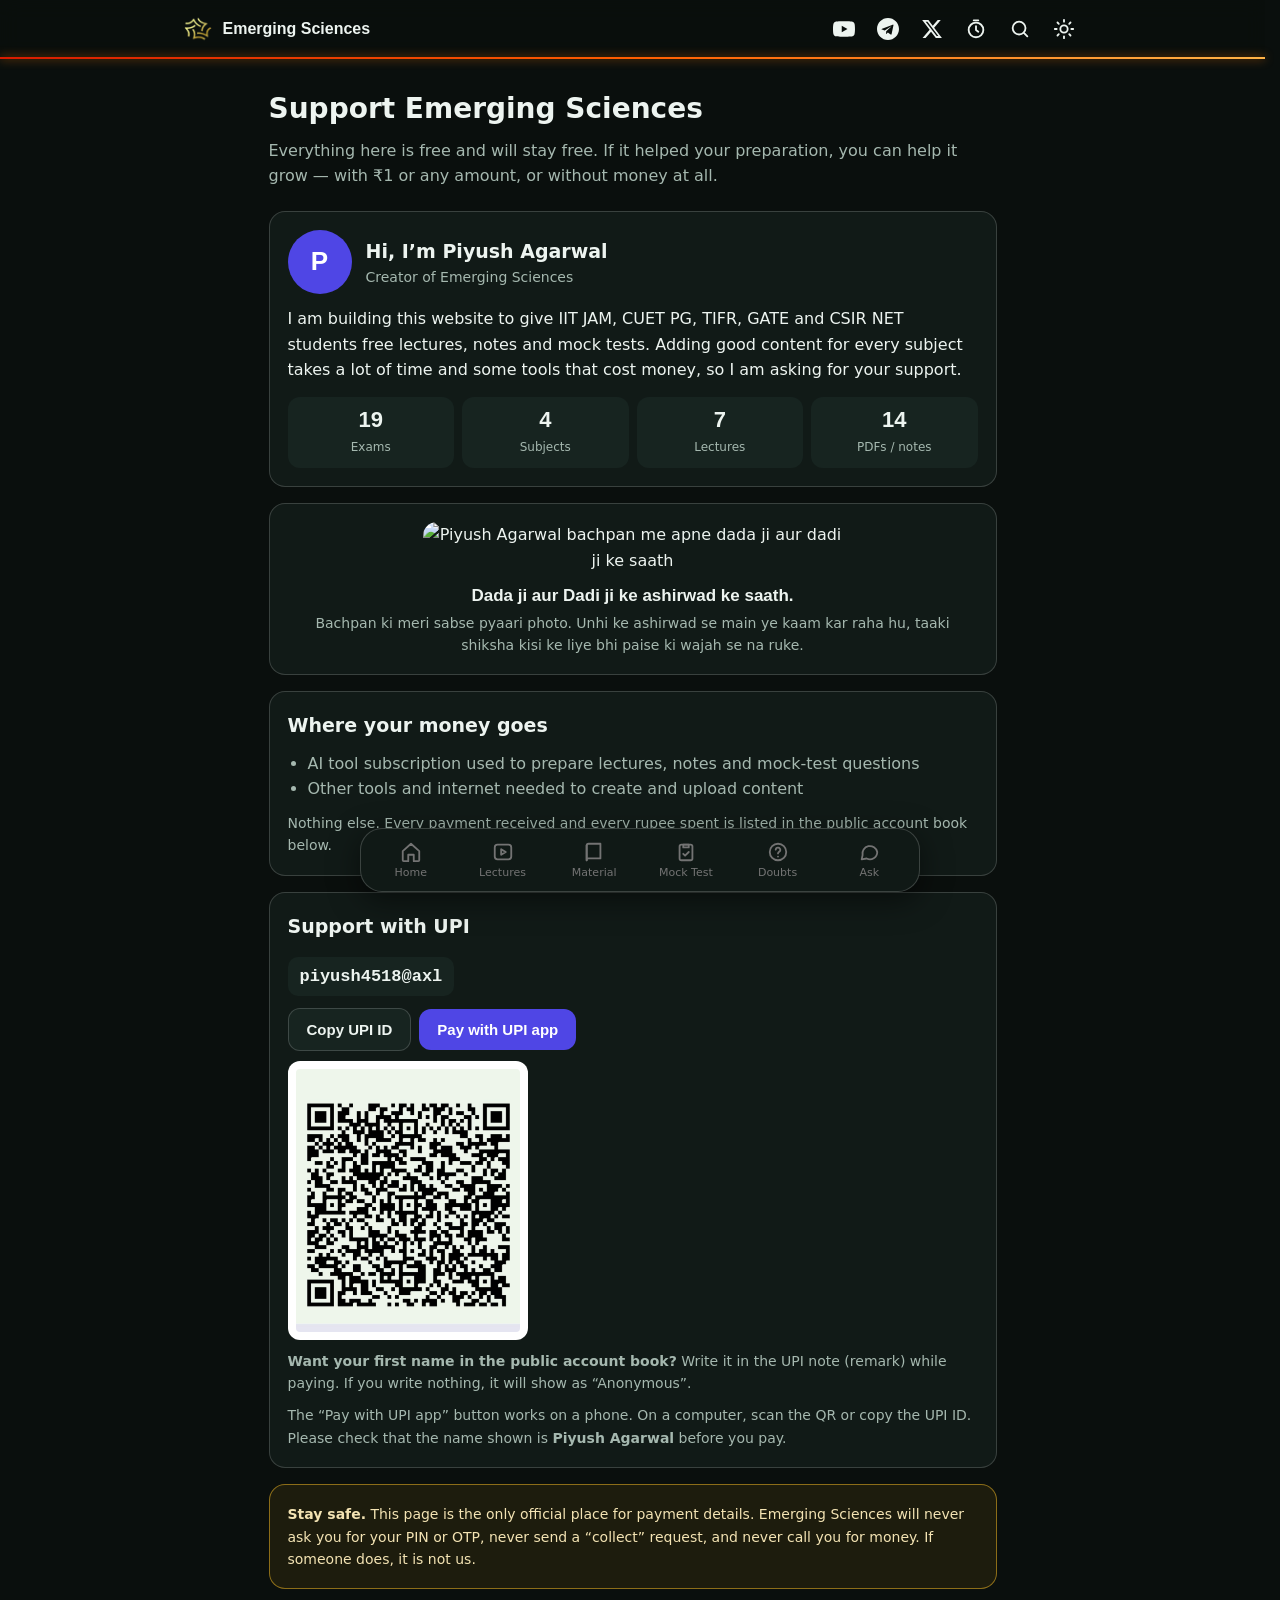
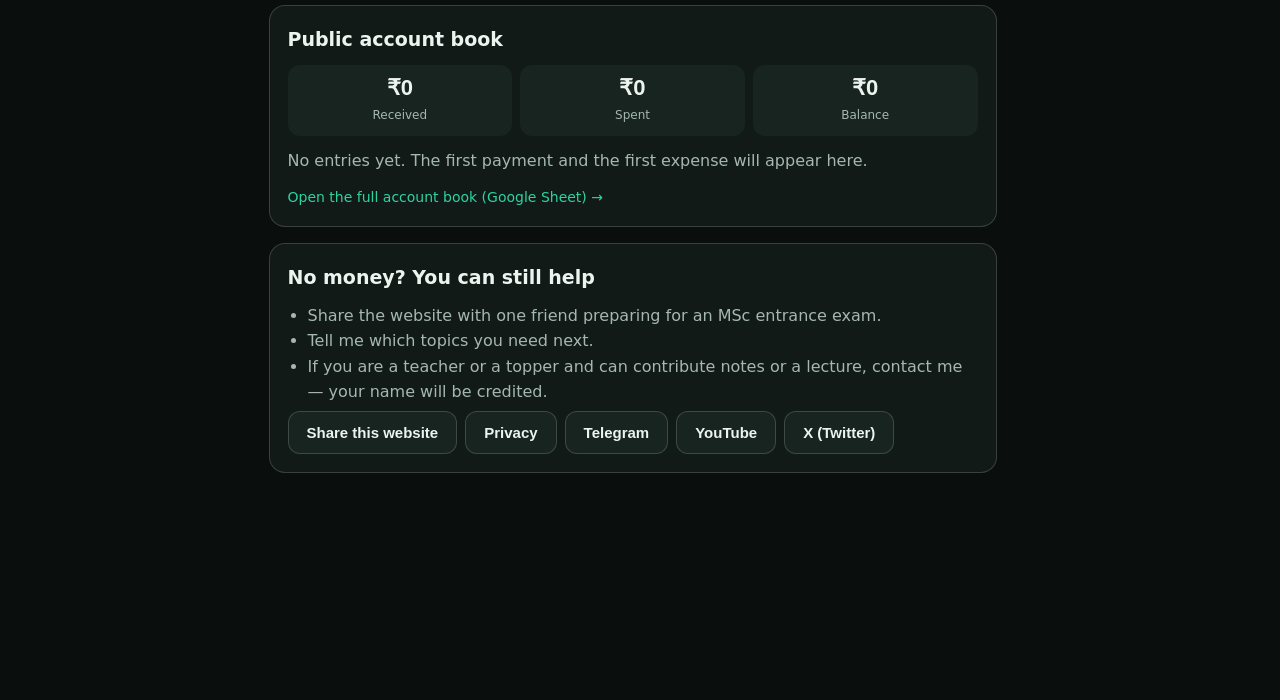
==== support.html @ c05e964a "Add files via upload" ====
<!DOCTYPE html>
<html lang="en">
<head>
<meta charset="UTF-8">
<meta name="viewport" content="width=device-width, initial-scale=1.0, viewport-fit=cover">
<title>Support Emerging Sciences — Free Education for MSc Aspirants</title>
<meta name="description" content="Emerging Sciences is free for every student. If it helped you, you can support it with any amount. Every rupee received and spent is shown publicly.">
<link rel="preconnect" href="https://fonts.googleapis.com">
<link href="https://fonts.googleapis.com/css2?family=Sora:wght@400;500;600;700&family=Nunito+Sans:wght@400;500;600&display=swap" rel="stylesheet">
<link rel="icon" type="image/png" href="favicon.png?v=2">
<link rel="icon" type="image/x-icon" href="favicon.ico?v=2">
<link rel="apple-touch-icon" href="favicon.png?v=2">
<link rel="stylesheet" href="style.css">
<link rel="stylesheet" href="app.css">
<link rel="stylesheet" href="nav.css">
<link rel="stylesheet" href="theme.css?v=2">
<link rel="manifest" href="manifest.json">
<meta name="theme-color" content="#0a0f0d">
<script>/* saved dark/light choice applied before first paint (no flash). Default = dark. */
(function(){try{var t=localStorage.getItem('es_theme');if(t!=='light'&&t!=='dark')t='dark';
document.documentElement.setAttribute('data-theme',t);
if(t==='light')document.querySelector('meta[name="theme-color"]').setAttribute('content','#F3F8F5')}catch(e){document.documentElement.setAttribute('data-theme','dark')}})();</script>
<meta property="og:type" content="website">
<meta property="og:site_name" content="Emerging Sciences">
<meta property="og:title" content="Support Emerging Sciences — Free Education for MSc Aspirants">
<meta property="og:description" content="Emerging Sciences is free for every student. If it helped you, support it with any amount. Every rupee received and spent is shown publicly.">
<meta property="og:url" content="https://emerging-sciences.github.io/emergingsciences/support.html">
<meta property="og:image" content="https://emerging-sciences.github.io/emergingsciences/og-image.png">
<meta property="og:image:width" content="1200">
<meta property="og:image:height" content="630">
<meta name="twitter:card" content="summary_large_image">
<meta name="twitter:title" content="Support Emerging Sciences — Free Education for MSc Aspirants">
<meta name="twitter:description" content="Emerging Sciences is free for every student. If it helped you, support it with any amount. Every rupee received and spent is shown publicly.">
<meta name="twitter:image" content="https://emerging-sciences.github.io/emergingsciences/og-image.png">

<style>
  .sup{max-width:760px;margin:0 auto;padding:28px 16px calc(110px + env(safe-area-inset-bottom,0px));color:var(--text);font-family:'Inter',system-ui,sans-serif;line-height:1.6}
  .sup h1,.sup h2{font-family:'Space Grotesk',system-ui,sans-serif;color:var(--text);margin:0}
  .sup h1{font-size:28px;margin-bottom:6px}
  .sup h2{font-size:19px;margin-bottom:10px}
  .sup .lead{color:var(--text2);margin:0 0 22px}
  .sup .card{background:var(--surface);border:1px solid var(--border-strong);border-radius:16px;padding:18px;margin-bottom:16px}
  .sup .who{display:flex;gap:14px;align-items:center}
  .sup .av{width:64px;height:64px;border-radius:50%;background:#4f46e5;color:#fff;display:flex;align-items:center;justify-content:center;font:700 26px 'Space Grotesk',sans-serif;flex:0 0 64px;overflow:hidden}
  .sup .av img{width:100%;height:100%;object-fit:cover}
  .sup .stats{display:grid;grid-template-columns:repeat(4,1fr);gap:8px;margin-top:14px}
  .sup .stat{background:var(--surface2);border-radius:12px;padding:10px 4px;text-align:center}
  .sup .stat b{display:block;font:700 22px 'Space Grotesk',sans-serif;color:var(--text)}
  .sup .stat span{font-size:12px;color:var(--text2)}
  .sup ul{margin:0;padding-left:20px;color:var(--text2)}
  .sup .btn{display:inline-block;background:#4f46e5;color:#fff;border:0;border-radius:12px;padding:12px 18px;font:600 15px 'Inter',sans-serif;text-decoration:none;cursor:pointer;margin:6px 8px 0 0}
  .sup .btn.alt{background:var(--surface2);color:var(--text);border:1px solid var(--border-strong)}
  .sup .upi{font:600 17px 'Space Grotesk',monospace;background:var(--surface2);border-radius:10px;padding:10px 12px;word-break:break-all;display:inline-block;margin:6px 0}
  .sup .qr{display:block;max-width:240px;width:100%;border-radius:12px;background:#fff;padding:8px;margin:10px 0}
  .sup .warn{border-color:rgba(251,191,36,.5);background:rgba(251,191,36,.08);color:#f3e3b3;font-size:14px}
  .sup .tot{display:grid;grid-template-columns:repeat(3,1fr);gap:8px;margin-bottom:12px}
  .sup .tbl{width:100%;border-collapse:collapse;font-size:14px}
  .sup .tbl th,.sup .tbl td{padding:8px 6px;border-bottom:1px solid var(--border);text-align:left;vertical-align:top}
  .sup .tbl th{color:var(--text2);font-weight:500}
  .sup .in{color:#4ade80}.sup .out{color:#f87171}
  .sup .scroll{overflow-x:auto}
  .sup a{color:var(--blue)}
  .sup .btn{color:#fff}
  html[data-theme="light"] .sup .warn{border-color:rgba(180,120,0,.45);background:rgba(251,191,36,.16);color:#6b4a00}
  html[data-theme="light"] .sup .in{color:#15803d}html[data-theme="light"] .sup .out{color:#dc2626}
  @media(max-width:520px){.sup .stats{grid-template-columns:repeat(2,1fr)}.sup h1{font-size:24px}}
</style>
</head>
<body>
<div id="splash"><img src="logo-full.png" alt=""><b>Emerging Sciences</b></div>
<script>try{if(sessionStorage.getItem('es_splash')){document.getElementById('splash').remove()}else{sessionStorage.setItem('es_splash','1');setTimeout(function(){var s=document.getElementById('splash');s&&s.remove()},1900)}}catch(e){var s=document.getElementById('splash');s&&s.remove()}</script>

<script src="nav.js" data-part="hdr"></script>

<main class="sup" id="sup"><p>Loading…</p></main>

<script src="nav.js" data-part="nav"></script>
<script src="data.js"></script>
<script src="support-data.js"></script>
<script src="main.js"></script>
<script>
(function(){
  var S=window.ES_SUPPORT||{}, D=window.ES_DATA||{};
  var root=document.getElementById('sup');
  function esc(x){return String(x==null?'':x).replace(/[&<>"']/g,function(c){return {'&':'&amp;','<':'&lt;','>':'&gt;','"':'&quot;',"'":'&#39;'}[c]})}
  function rs(n){return '₹'+Number(n||0).toLocaleString('en-IN')}
  var name=S.name||'the creator';
  var st=[[(D.exams||[]).length,'Exams'],[(D.papers||[]).length,'Subjects'],[(D.lectures||[]).length,'Lectures'],[(D.material||[]).length,'PDFs / notes']];

  /* ---------- account book from Google Sheet (published as CSV) ---------- */
  function jget(k,d){try{var v=localStorage.getItem(k);return v?JSON.parse(v):d}catch(e){return d}}
  function jset(k,v){try{localStorage.setItem(k,JSON.stringify(v))}catch(e){}}
  function norm(s){return String(s==null?'':s).toLowerCase().replace(/[^a-z0-9]/g,'')}
  function parseCSV(t){var rows=[],row=[],f='',q=false,i,c;t=String(t||'').replace(/^\uFEFF/,'');
    for(i=0;i<t.length;i++){c=t[i];
      if(q){if(c==='"'){if(t[i+1]==='"'){f+='"';i++}else q=false}else f+=c}
      else if(c==='"')q=true;else if(c===','){row.push(f);f=''}
      else if(c==='\n'||c==='\r'){if(c==='\r'&&t[i+1]==='\n')i++;row.push(f);rows.push(row);row=[];f=''}else f+=c}
    if(f!==''||row.length){row.push(f);rows.push(row)}return rows}
  var HA={date:'d',tarikh:'d',day:'d',type:'type',kind:'type',inout:'type',direction:'type',category:'type',amount:'amt',amt:'amt',rs:'amt',rupees:'amt',inr:'amt',
    received:'rec',credit:'rec','in':'rec',donation:'rec',income:'rec',spent:'spt',debit:'spt','out':'spt',expense:'spt',
    name:'who',who:'who','from':'who',donor:'who',supporter:'who',note:'note',notes:'note',details:'note',description:'note',purpose:'note',remark:'note',remarks:'note',
    proof:'proof',bill:'proof',receipt:'proof',link:'proof',url:'proof'};
  function num(v){var n=parseFloat(String(v==null?'':v).replace(/[^0-9.\-]/g,''));return isNaN(n)?0:n}
  function typ(v){v=norm(v);if(/^(in|received|credit|donation|income|cr|deposit|plus|r)$/.test(v))return 'in';if(/^(out|spent|expense|debit|dr|withdrawal|minus|payment|s)$/.test(v))return 'out';return ''}
  function p2(n){return ('0'+n).slice(-2)}
  function isoDate(v){v=String(v==null?'':v).trim();if(!v)return '';
    var m=v.match(/^(\d{1,2})[\/\-.](\d{1,2})[\/\-.](\d{4})$/);if(m)return m[3]+'-'+p2(m[2])+'-'+p2(m[1]);
    if(/^\d{4}-\d{2}-\d{2}/.test(v))return v.slice(0,10);
    var d=new Date(v);if(!isNaN(d.getTime()))return d.getFullYear()+'-'+p2(d.getMonth()+1)+'-'+p2(d.getDate());return v}
  function showDate(v){var m=String(v||'').match(/^(\d{4})-(\d{2})-(\d{2})$/);if(!m)return v||'';
    return new Date(+m[1],+m[2]-1,+m[3]).toLocaleDateString('en-IN',{day:'2-digit',month:'short',year:'numeric'})}
  function shortName(v){v=String(v==null?'':v).replace(/[<>]/g,'').trim();if(!v)return 'Anonymous';
    if(/@|\d{5,}/.test(v))return 'Anonymous';                       /* never show UPI ids or phone numbers */
    var w=v.split(/\s+/);if(w.length===1)return w[0];return w[0]+' '+w[w.length-1].charAt(0).toUpperCase()+'.'}
  function parseLedger(csv){
    var rows=parseCSV(csv),out=[],bad=0;if(rows.length<2)return {rows:out,bad:0};
    var hd=rows[0].map(function(x){return HA[norm(x)]||''});
    for(var i=1;i<rows.length;i++){var r=rows[i],o={},any=false;
      for(var j=0;j<hd.length;j++){var v=r[j]==null?'':String(r[j]).trim();if(v!=='')any=true;if(hd[j]&&o[hd[j]]===undefined)o[hd[j]]=v}
      if(!any)continue;
      var amt=num(o.amt),t=typ(o.type);
      if(o.rec!==undefined||o.spt!==undefined){var rc=num(o.rec),sp=num(o.spt);if(rc>0){amt=rc;t='in'}else if(sp>0){amt=sp;t='out'}}
      if(!t&&amt<0)t='out';else if(!t&&amt>0)t='in';
      amt=Math.abs(amt);
      if(!t||!(amt>0)){bad++;continue}
      var e={d:isoDate(o.d),type:t,amt:amt};
      if(t==='in'){e.who=shortName(o.who);if(o.note)e.note=String(o.note).replace(/[<>]/g,'')}
      else{e.note=String(o.note||'').replace(/[<>]/g,'');if(/^https?:\/\//i.test(o.proof||''))e.proof=o.proof}
      out.push(e)}
    return {rows:out,bad:bad}}
  window.__SUP={parseLedger:parseLedger,isoDate:isoDate,shortName:shortName};

  function pubId(v){v=String(v==null?'':v).trim();var m=v.match(/\/d\/e\/([^\/?#\s]+)/);return m?m[1]:v.split(/[\/?#\s]/)[0]}   /* accepts the code, the code with a trailing "/", or the whole link */
  function gidOf(v){return String(v==null?'0':v).replace(/\D/g,'')||'0'}
  function loadSheet(){
    var sh=S.sheet||{};if(!pubId(sh.pub))return;
    var url='https://docs.google.com/spreadsheets/d/e/'+encodeURIComponent(pubId(sh.pub))+'/pub?gid='+gidOf(sh.gid)+'&single=true&output=csv';
    window.__SUP_URL=url;
    var timedOut=new Promise(function(_,rej){setTimeout(function(){rej(new Error('timeout'))},5000)});
    Promise.race([fetch(url,{cache:'no-store'}).then(function(r){if(!r.ok)throw new Error('HTTP '+r.status);return r.text()}),timedOut]).then(function(t){
      if(/^\s*<(!doctype|html)/i.test(t))throw new Error('the sheet is not published as CSV');
      var res=parseLedger(t);jset('es_ledgercache',res.rows);
      if(res.bad)console.warn('Account book: '+res.bad+' row(s) skipped (need an amount and either a type In/Out or Received/Spent columns).');
      draw((S.ledger||[]).concat(res.rows))
    }).catch(function(e){console.warn('Account book sheet could not be loaded ('+e.message+'). Showing the last saved copy.')})}

  function draw(L){
  var h='';
    h+='<h1>Support Emerging Sciences</h1>';
    h+='<p class="lead">Everything here is free and will stay free. If it helped your preparation, you can help it grow — with ₹1 or any amount, or without money at all.</p>';

    h+='<div class="card"><div class="who"><div class="av">'+(S.photo?'<img src="'+esc(S.photo)+'" alt="'+esc(name)+'">':esc(name.charAt(0).toUpperCase()))+'</div>'
     +'<div><h2 style="margin:0">Hi, I’m '+esc(name)+'</h2><div style="color:var(--text2);font-size:14px">Creator of Emerging Sciences</div></div></div>'
     +'<p style="margin:12px 0 0">I am building this website to give IIT JAM, CUET PG, TIFR, GATE and CSIR NET students free lectures, notes and mock tests. Adding good content for every subject takes a lot of time and some tools that cost money, so I am asking for your support.</p>'
     +'<div class="stats">'+st.map(function(s){return '<div class="stat"><b>'+s[0]+'</b><span>'+s[1]+'</span></div>'}).join('')+'</div></div>';

    if(S.story&&S.story.photo){
      h+='<div class="card" style="text-align:center"><img src="'+esc(S.story.photo)+'" alt="'+esc(S.story.alt||'Childhood photo with grandparents')+'" style="width:100%;max-width:420px;border-radius:14px;display:block;margin:0 auto 12px">'
       +(S.story.line?'<p style="margin:0 0 6px;font:600 17px \'Space Grotesk\',sans-serif;color:var(--text)">'+esc(S.story.line)+'</p>':'')
       +(S.story.caption?'<p style="margin:0;color:var(--text2);font-size:14px">'+esc(S.story.caption)+'</p>':'')+'</div>';
    }
    if((S.uses||[]).length){
      h+='<div class="card"><h2>Where your money goes</h2><ul>'+S.uses.map(function(u){return '<li>'+esc(u)+'</li>'}).join('')+'</ul>'
       +'<p style="margin:10px 0 0;color:var(--text2);font-size:14px">Nothing else. Every payment received and every rupee spent is listed in the public account book below.</p></div>';
    }

    h+='<div class="card"><h2>Support with UPI</h2>';
    if(S.upi){
      h+='<div class="upi" id="upiid">'+esc(S.upi)+'</div><br>';
      h+='<button class="btn alt" id="copy">Copy UPI ID</button>';
      h+='<a class="btn" id="pay" href="upi://pay?pa='+encodeURIComponent(S.upi)+'&pn='+encodeURIComponent(name)+'&cu=INR&tn='+encodeURIComponent('Emerging Sciences support')+'">Pay with UPI app</a>';
      if(S.qr){h+='<img class="qr" src="'+esc(S.qr)+'" alt="UPI QR code of '+esc(name)+'">';}
      h+='<p style="margin:10px 0 0;color:var(--text2);font-size:14px"><b>Want your first name in the public account book?</b> Write it in the UPI note (remark) while paying. If you write nothing, it will show as “Anonymous”.</p>';
      h+='<p style="margin:10px 0 0;color:var(--text2);font-size:14px">The “Pay with UPI app” button works on a phone. On a computer, scan the QR or copy the UPI ID. Please check that the name shown is <b>'+esc(name)+'</b> before you pay.</p>';
    }else{
      h+='<p style="margin:0;color:var(--text2)">UPI details will be added here very soon.</p>';
    }
    h+='</div>';

    h+='<div class="card warn"><b>Stay safe.</b> This page is the only official place for payment details. Emerging Sciences will never ask you for your PIN or OTP, never send a “collect” request, and never call you for money. If someone does, it is not us.</div>';

    h+='<div class="card"><h2>Public account book</h2>';
    L=L.slice();var tin=0,tout=0;
    L.forEach(function(e){if(e.type==='in')tin+=+e.amt||0;else if(e.type==='out')tout+=+e.amt||0});
    h+='<div class="tot"><div class="stat"><b class="in">'+rs(tin)+'</b><span>Received</span></div><div class="stat"><b class="out">'+rs(tout)+'</b><span>Spent</span></div><div class="stat"><b>'+rs(tin-tout)+'</b><span>Balance</span></div></div>';
    if(L.length){
      L.sort(function(a,b){return String(b.d).localeCompare(String(a.d))});
      h+='<div class="scroll"><table class="tbl"><thead><tr><th>Date</th><th>Details</th><th>Amount</th></tr></thead><tbody>'
       +L.map(function(e){var isIn=e.type==='in';
          var det=isIn?('From '+esc(e.who||'Anonymous')+(e.note?' — '+esc(e.note):'')):(esc(e.note||'Expense')+(e.proof?' · <a href="'+esc(e.proof)+'" target="_blank" rel="noopener noreferrer">bill</a>':''));
          return '<tr><td>'+esc(showDate(e.d))+'</td><td>'+det+'</td><td class="'+(isIn?'in':'out')+'">'+(isIn?'+':'−')+rs(e.amt)+'</td></tr>'}).join('')
       +'</tbody></table></div>';
    }else{
      h+='<p style="margin:0;color:var(--text2)">No entries yet. The first payment and the first expense will appear here.</p>';
    }
    if(S.sheet&&pubId(S.sheet.pub)){h+='<p style="margin:12px 0 0;font-size:14px"><a href="https://docs.google.com/spreadsheets/d/e/'+encodeURIComponent(pubId(S.sheet.pub))+'/pubhtml" target="_blank" rel="noopener noreferrer">Open the full account book (Google Sheet) →</a></p>';}
    h+='</div>';

    h+='<div class="card"><h2>No money? You can still help</h2><ul>'
     +'<li>Share the website with one friend preparing for an MSc entrance exam.</li>'
     +'<li>Tell me which topics you need next.</li>'
     +'<li>If you are a teacher or a topper and can contribute notes or a lecture, contact me — your name will be credited.</li></ul>'
     +'<a class="btn alt" id="share" href="#">Share this website</a>'
     +'<a class="btn alt" href="privacy.html">Privacy</a><a class="btn alt" href="https://t.me/emer816" target="_blank" rel="noopener noreferrer">Telegram</a>'
     +'<a class="btn alt" href="https://youtube.com/@EMS4518-k4s" target="_blank" rel="noopener noreferrer">YouTube</a>'
     +'<a class="btn alt" href="https://x.com/emergingsc28041" target="_blank" rel="noopener noreferrer">X (Twitter)</a></div>';

    root.innerHTML=h;

    var c=document.getElementById('copy');
    if(c)c.onclick=function(){
      function done(){c.textContent='Copied ✓';setTimeout(function(){c.textContent='Copy UPI ID'},1800)}
      if(navigator.clipboard&&navigator.clipboard.writeText){navigator.clipboard.writeText(S.upi).then(done,function(){})}
      else{var t=document.createElement('textarea');t.value=S.upi;document.body.appendChild(t);t.select();try{document.execCommand('copy');done()}catch(e){}document.body.removeChild(t)}
    };
    var sh=document.getElementById('share');
    if(sh)sh.onclick=function(e){e.preventDefault();var u=location.origin+location.pathname.replace(/support\.html$/,'index.html');
      if(navigator.share){navigator.share({title:'Emerging Sciences',text:'Free lectures, notes and mock tests for IIT JAM, CUET PG, TIFR, GATE and CSIR NET.',url:u}).catch(function(){})}
      else if(navigator.clipboard){navigator.clipboard.writeText(u);sh.textContent='Link copied ✓'}};
  }
  draw((S.ledger||[]).concat(jget('es_ledgercache',[])));
  loadSheet();
})();
</script>
</body>
</html>
---- style.css ----
*, *::before, *::after { box-sizing: border-box; margin: 0; padding: 0; }

:root {
    --blue: #2DD4A0;
    --blue-dark: #10B981;
    --blue-light: rgba(45, 212, 160, 0.12);
    --blue-mid: rgba(45, 212, 160, 0.25);
    --green: #34D399;
    --green-light: rgba(52, 211, 153, 0.12);
    --bg: #000000;
    --surface: #0a0a0a;
    --border: rgba(255, 255, 255, 0.09);
    --border-strong: rgba(255, 255, 255, 0.18);
    --text: #ECECEC;
    --text2: #A3A3A3;
    --text3: #737373;
    --radius: 12px;
    --font-d: 'Sora', sans-serif;
    --font-b: 'Nunito Sans', sans-serif;
}

body {
    font-family: var(--font-b);
    background: #000000;
    color: var(--text);
    line-height: 1.6;
}

a { color: inherit; text-decoration: none; }

/* ANNOUNCE */
.announce-bar { background: var(--blue); color: #fff; padding: 10px 1.5rem; text-align: center; font-size: 13px; font-weight: 500; }
.announce-bar a { color: #fff; text-decoration: underline; }

/* NAV */
nav { position: sticky; top: 0; z-index: 100; background: rgba(0, 0, 0, 0.85); backdrop-filter: blur(12px); border-bottom: 1px solid var(--border); }
.nav-inner { max-width: 1100px; margin: 0 auto; padding: 0 1.5rem; height: 62px; display: flex; align-items: center; gap: 2rem; }
.nav-logo { display: flex; align-items: center; gap: 9px; font-family: var(--font-d); font-size: 16px; font-weight: 700; flex-shrink: 0; }
.logo-icon { width: 32px; height: 32px; border-radius: 0; object-fit: contain; flex-shrink: 0; }
.nav-links { display: flex; gap: 24px; flex: 1; }
.nav-links a { font-size: 14px; font-weight: 500; color: var(--text2); transition: color 0.2s; }
.nav-links a:hover, .nav-links a.active { color: var(--blue); }
.btn-nav { background: var(--blue); color: #fff; border: none; padding: 8px 16px; border-radius: 8px; font-size: 13px; font-weight: 600; white-space: nowrap; cursor: pointer; transition: background 0.2s; }
.btn-nav:hover { background: var(--blue-dark); }
.hamburger { display: none; background: none; border: none; font-size: 22px; cursor: pointer; padding: 4px; }
.mobile-menu { display: none; flex-direction: column; background: var(--bg); border-top: 1px solid var(--border); padding: 1rem 1.5rem; }
.mobile-menu a { padding: 10px 0; font-size: 15px; color: var(--text); border-bottom: 1px solid var(--border); }
.mobile-menu.open { display: flex; }

/* HERO */
.hero { background: var(--bg); border-bottom: 1px solid var(--border); }
.hero-inner { max-width: 820px; margin: 0 auto; padding: 5rem 1.5rem 4rem; text-align: center; }
.hero-badge { display: inline-flex; align-items: center; gap: 6px; background: var(--green-light); color: var(--green); border: 1px solid #A7F3D0; border-radius: 100px; padding: 5px 16px; font-size: 12px; font-weight: 600; margin-bottom: 1.5rem; }
.hero h1 { font-family: var(--font-d); font-size: clamp(1.8rem, 4.5vw, 2.9rem); font-weight: 700; line-height: 1.18; margin-bottom: 1.25rem; letter-spacing: -0.3px; }
.accent { color: var(--blue); }
.hero-desc { font-size: 15.5px; color: var(--text2); max-width: 580px; margin: 0 auto 2rem; line-height: 1.75; }
.hero-btns { display: flex; gap: 12px; justify-content: center; flex-wrap: wrap; margin-bottom: 1.75rem; }
.btn-primary { background: var(--blue); color: #fff; border: none; padding: 12px 24px; border-radius: 10px; font-size: 15px; font-weight: 600; cursor: pointer; display: inline-flex; align-items: center; gap: 8px; transition: background 0.2s, transform 0.1s; }
.btn-primary:hover { background: var(--blue-dark); transform: translateY(-1px); }
.btn-secondary { background: var(--surface); color: var(--text); border: 1.5px solid var(--border-strong); padding: 12px 24px; border-radius: 10px; font-size: 15px; font-weight: 600; cursor: pointer; display: inline-flex; align-items: center; gap: 8px; transition: border-color 0.2s, transform 0.1s; }
.btn-secondary:hover { border-color: var(--blue); color: var(--blue); transform: translateY(-1px); }
.social-chips { display: flex; gap: 10px; justify-content: center; flex-wrap: wrap; }
.chip { background: var(--surface); border: 1px solid var(--border); border-radius: 100px; padding: 7px 16px; font-size: 13px; font-weight: 500; color: var(--text2); transition: border-color 0.2s, color 0.2s; }
.chip:hover { border-color: var(--blue); color: var(--blue); }

/* STATS */
.stats-bar { background: var(--bg); border-top: 1px solid var(--border); border-bottom: 1px solid var(--border); padding: 1.5rem; }
.stats-inner { max-width: 760px; margin: 0 auto; display: grid; grid-template-columns: repeat(auto-fit, minmax(140px, 1fr)); gap: 1rem; text-align: center; align-items: center; }
.stat { padding: 0.5rem; }
.snum { font-family: var(--font-d); font-size: 1.9rem; font-weight: 700; color: var(--blue); }
.slabel { font-size: 12px; color: var(--text2); margin-top: 3px; }
.sdiv { width: 1px; background: var(--border); height: 40px; margin: 0 auto; }

/* SECTIONS */
.section { padding: 4rem 1.5rem; }
.section-inner { max-width: 900px; margin: 0 auto; }
.section-alt { background: var(--bg); }
.sec-label { font-family: var(--font-d); font-size: 11px; font-weight: 700; letter-spacing: 1.5px; text-transform: uppercase; color: var(--blue); margin-bottom: 0.5rem; }
.sec-title { font-family: var(--font-d); font-size: clamp(1.3rem, 3vw, 1.8rem); font-weight: 700; line-height: 1.25; margin-bottom: 0.5rem; }
.sec-sub { font-size: 14.5px; color: var(--text2); margin-bottom: 2.5rem; }

/* EXAM CARDS */
.exam-grid { display: grid; grid-template-columns: repeat(auto-fit, minmax(240px, 1fr)); gap: 14px; }
.exam-card { border: 1px solid var(--border); border-radius: var(--radius); padding: 1.25rem; background: var(--surface); display: flex; gap: 14px; align-items: flex-start; transition: border-color 0.2s, transform 0.2s; }
.exam-card:hover { border-color: var(--blue); transform: translateY(-2px); }
.exam-icon { width: 52px; height: 52px; border-radius: 10px; flex-shrink: 0; display: flex; align-items: center; justify-content: center; font-family: var(--font-d); font-size: 11px; font-weight: 700; text-align: center; line-height: 1.2; }
.exam-name { font-family: var(--font-d); font-size: 14.5px; font-weight: 600; margin-bottom: 5px; }
.exam-desc { font-size: 12.5px; color: var(--text2); line-height: 1.6; }

/* SUBJECTS */
.subj-grid { display: grid; grid-template-columns: repeat(auto-fit, minmax(160px, 1fr)); gap: 12px; }
.subj-card { border: 1px solid var(--border); border-radius: var(--radius); padding: 1.25rem; background: var(--bg); text-align: center; transition: border-color 0.2s; }
.active-subj { border-color: var(--blue); background: var(--blue-light); }
.subj-emoji { font-size: 28px; margin-bottom: 10px; }
.subj-name { font-family: var(--font-d); font-size: 13px; font-weight: 600; margin-bottom: 8px; }
.subj-tag { display: inline-block; font-size: 11px; font-weight: 600; background: var(--green-light); color: var(--green); border-radius: 100px; padding: 3px 10px; }
.subj-tag.coming { background: #FFF7ED; color: #EA580C; }
.subj-count { font-size: 11px; color: var(--text3); margin-top: 5px; }

/* OFFER */
.offer-grid { display: grid; grid-template-columns: repeat(auto-fit, minmax(220px, 1fr)); gap: 16px; }
.offer-card { border: 1px solid var(--border); border-radius: var(--radius); padding: 1.25rem; background: var(--surface); transition: border-color 0.2s, transform 0.2s; }
.offer-card:hover { border-color: var(--blue); transform: translateY(-2px); }
.offer-icon { width: 40px; height: 40px; border-radius: 8px; display: flex; align-items: center; justify-content: center; font-size: 18px; margin-bottom: 12px; background: var(--blue-light); color: var(--blue); }
.offer-title { font-family: var(--font-d); font-size: 14.5px; font-weight: 600; margin-bottom: 6px; color: var(--text); }
.offer-desc { font-size: 13px; color: var(--text2); line-height: 1.55; }

/* ABOUT */
.about-card { border: 1px solid var(--border); border-radius: 14px; padding: 2rem; display: flex; gap: 1.5rem; flex-wrap: wrap; align-items: center; max-width: 800px; margin: 0 auto; }
.about-avatar { width: 56px; height: 56px; border-radius: 50%; background: var(--blue); flex-shrink: 0; display: flex; align-items: center; justify-content: center; color: white; font-size: 22px; font-weight: 700; }
.about-text { flex: 1; min-width: 240px; }
.about-text h3 { font-family: var(--font-d); font-size: 16.5px; font-weight: 700; margin-bottom: 6px; color: var(--text); }
.about-text p { font-size: 13.5px; color: var(--text2); line-height: 1.65; margin-bottom: 8px; }
.about-text p:last-child { margin-bottom: 0; }

/* CONTACT */
.contact-box { background: var(--surface); border: 1px solid var(--border); border-radius: 16px; padding: 2.5rem; }
.center-text { text-align: center; }
.contact-sub { text-align: center; color: var(--text2); margin-bottom: 2rem; font-size: 14.5px; }
.contact-chips { display: flex; justify-content: center; align-items: center; gap: 14px; flex-wrap: wrap; }
.contact-chip { display: inline-flex; align-items: center; gap: 10px; background: var(--bg); border: 1.5px solid var(--border-strong); border-radius: 12px; padding: 12px 20px; font-size: 14px; font-weight: 600; color: var(--text); transition: all 0.25s ease; }
.contact-chip:hover { border-color: var(--blue); color: var(--blue); transform: translateY(-2px); background: var(--blue-light); }
.chip-icon { font-size: 18px; display: flex; align-items: center; justify-content: center; }

/* PAGE HERO */
.page-hero { background: var(--bg); border-bottom: 1px solid var(--border); padding: 3rem 1.5rem; }
.page-hero-inner { max-width: 700px; margin: 0 auto; }
.page-title { font-family: var(--font-d); font-size: clamp(1.7rem, 4vw, 2.4rem); font-weight: 700; margin-bottom: 0.5rem; }
.page-desc { font-size: 15px; color: var(--text2); }

/* LECTURE CARDS */
.lec-section-header { display: flex; align-items: center; gap: 16px; flex-wrap: wrap; margin-bottom: 1.5rem; }
.lec-subject-badge { font-family: var(--font-d); font-size: 16px; font-weight: 700; }
.lec-meta { font-size: 13px; color: var(--text3); }
.lec-grid { display: grid; grid-template-columns: repeat(auto-fill, minmax(min(100%, 280px), 1fr)); grid-auto-rows: 118px; gap: 12px; margin-bottom: 1.5rem; }
.lec-card { height: 100%; min-width: 0; overflow: hidden; display: flex; gap: 14px; align-items: center; background: var(--surface); border: 1px solid var(--border); border-radius: var(--radius); padding: 1rem 1.1rem; transition: border-color 0.2s, transform 0.15s; }
.lec-card:hover { border-color: var(--blue); transform: translateY(-2px); }
.lec-thumb { width: 44px; height: 44px; background: var(--blue-light); border-radius: 8px; flex-shrink: 0; display: flex; align-items: center; justify-content: center; color: var(--blue); font-size: 18px; }
.lec-info { min-width: 0; flex: 1; }
.lec-num { font-family: var(--font-d); font-size: 11px; font-weight: 700; color: var(--blue); margin-bottom: 3px; letter-spacing: 0.5px; }
.lec-title { font-size: 13.5px; font-weight: 500; line-height: 1.4; margin-bottom: 6px; display: -webkit-box; -webkit-line-clamp: 2; -webkit-box-orient: vertical; overflow: hidden; }
.lec-tags { display: flex; gap: 5px; flex-wrap: nowrap; overflow: hidden; }
.ltag { font-size: 10px; background: var(--bg); color: var(--text2); border: 1px solid var(--border); border-radius: 100px; padding: 2px 8px; white-space: nowrap; }

/* PDF CARDS */
.pdf-grid { display: grid; grid-template-columns: repeat(auto-fill, minmax(min(100%, 300px), 1fr)); grid-auto-rows: 290px; gap: 14px; }
.pdf-card { height: 100%; min-width: 0; overflow: hidden; background: var(--surface); border: 1px solid var(--border); border-radius: var(--radius); padding: 1.4rem; display: flex; flex-direction: column; gap: 12px; transition: border-color 0.2s; }
.pdf-card:hover { border-color: var(--blue); }
.pdf-icon { font-size: 36px; }
.pdf-info { flex: 1; min-width: 0; }
.pdf-title { font-family: var(--font-d); font-size: 15px; font-weight: 600; margin-bottom: 4px; display: -webkit-box; -webkit-box-orient: vertical; overflow: hidden; -webkit-line-clamp: 2; }
.pdf-desc { font-size: 13px; color: var(--text2); line-height: 1.6; display: -webkit-box; -webkit-box-orient: vertical; overflow: hidden; -webkit-line-clamp: 2; margin-bottom: 8px; }
.pdf-meta { display: flex; gap: 6px; flex-wrap: nowrap; overflow: hidden; }
.pdf-tag { font-size: 11px; background: var(--blue-light); color: var(--blue); border-radius: 100px; padding: 3px 10px; font-weight: 500; white-space: nowrap; }
.pdf-btn { display: inline-flex; align-items: center; gap: 8px; background: var(--blue); color: #fff; border-radius: 8px; padding: 10px 16px; font-size: 13px; font-weight: 600; align-self: flex-start; transition: background 0.2s; }
.pdf-btn:hover { background: var(--blue-dark); }

/* STEPS */
.steps-grid { display: grid; grid-template-columns: repeat(auto-fit, minmax(200px, 1fr)); gap: 14px; }
.step-card { background: var(--surface); border: 1px solid var(--border); border-radius: var(--radius); padding: 1.4rem; }
.step-num { font-family: var(--font-d); font-size: 28px; font-weight: 700; color: var(--blue-mid); margin-bottom: 8px; }
.step-title { font-family: var(--font-d); font-size: 15px; font-weight: 600; margin-bottom: 5px; }
.step-desc { font-size: 13px; color: var(--text2); line-height: 1.6; }

/* COMING SOON BOX */
.coming-soon-box { background: var(--surface); border: 1.5px dashed var(--border-strong); border-radius: 16px; padding: 2.5rem; text-align: center; margin-top: 1.5rem; }

/* FOOTER */
footer { border-top: 1px solid var(--border); background: var(--bg); padding: 2rem 1.5rem; text-align: center; }
.footer-inner { max-width: 600px; margin: 0 auto; }
.footer-logo { font-family: var(--font-d); font-size: 16px; font-weight: 700; margin-bottom: 6px; }
footer p { font-size: 12.5px; color: var(--text3); }

/* RESPONSIVE */
@media (max-width: 900px) {
    .nav-links, .btn-nav { display: none; }
    .hamburger { display: block; margin-left: auto; }
}

@media (max-width: 680px) {
    .hero-inner { padding: 3rem 1rem 2.5rem; }
    .section { padding: 2.5rem 1rem; }
    .about-card { padding: 1.5rem; }
    .contact-box { padding: 1.75rem 1rem; }
    .sdiv { display: none; }
    .page-hero { padding: 2rem 1rem; }
}
---- app.css ----
.a-grid{display:grid;grid-template-columns:repeat(auto-fill,minmax(250px,1fr));gap:12px;margin:1rem 0}
.a-grid3{display:grid;grid-template-columns:repeat(auto-fit,minmax(200px,1fr));gap:12px;margin-bottom:1.5rem}
.a-card{display:block;background:var(--surface);border:1px solid var(--border);border-radius:var(--radius);padding:16px;color:var(--text);text-decoration:none}
a.a-card:hover{border-color:var(--blue);transform:translateY(-2px)}.a-card.dim{opacity:.5}
.a-card small,.section-inner small{color:var(--text2);display:block;margin-top:4px}.a-card h3{margin:6px 0;font-size:16px}
.ic{color:var(--blue);font-weight:600}.a-h{margin:1rem 0 .5rem;color:var(--text)}.section-inner p,.section-inner h3,.section-inner label{color:var(--text2)}
.bar{height:6px;background:var(--border);border-radius:9px;margin-top:10px;overflow:hidden}.bar i{display:block;height:100%;background:var(--green)}
.a-row{display:flex;gap:12px;align-items:center;padding:12px;margin:6px 0;background:var(--surface);border:1px solid var(--border);border-radius:var(--radius);color:var(--text);text-decoration:none}
.a-row:hover{border-color:var(--blue)}.a-row .num{color:var(--blue);font-weight:600;min-width:42px}.a-row .tt{flex:1}
.tag{font-size:11px;padding:2px 8px;border-radius:9px;background:var(--blue-light);color:var(--blue);margin-right:4px}.tags{margin-top:8px}
.chips{display:flex;flex-wrap:wrap;gap:8px;margin:10px 0}.chips a{padding:6px 14px;border:1px solid var(--border);border-radius:99px;color:var(--text2);text-decoration:none;font-size:13px}
.chips a.on{background:var(--blue);color:#fff;border-color:var(--blue)}
.btns{display:flex;flex-wrap:wrap;gap:8px;margin:12px 0;align-items:center}.btns button,.btns a,.mbar button{background:var(--blue-light);color:var(--text);border:1px solid var(--border);border-radius:8px;padding:8px 12px;font-size:13px;cursor:pointer;text-decoration:none}
.vid{position:relative;aspect-ratio:16/9;background:#000;border-radius:var(--radius);overflow:hidden}.vid iframe{position:absolute;inset:0;width:100%;height:100%}
.a-in{width:100%;padding:12px;border-radius:10px;border:1px solid var(--border-strong);background:var(--surface);color:var(--text);font-size:15px}
.modal{position:fixed;inset:0;z-index:999;background:var(--bg);display:flex;flex-direction:column}.mbar{display:flex;justify-content:space-between;align-items:center;padding:10px;color:var(--text)}
.modal iframe{flex:1;border:0;background:#fff}.modal.night iframe{filter:invert(1) hue-rotate(180deg)}
/* ---- header / bottom nav / splash ---- */
body{padding-bottom:84px}
.hdr{position:sticky;top:0;z-index:50;display:flex;justify-content:space-between;align-items:center;padding:10px 16px;background:rgba(0,0,0,.92);backdrop-filter:blur(10px);border-bottom:1px solid var(--border)}
.hdr-logo{display:flex;align-items:center;gap:10px;color:var(--text);font-weight:700;text-decoration:none;font-family:'Space Grotesk',sans-serif}.hdr-logo img{width:30px;height:30px;border-radius:8px}
.hdr-r{display:flex;gap:6px}.hdr-r a{color:var(--text);padding:8px;border-radius:10px;display:flex}.hdr-r a:hover{background:var(--blue-light)}
.bnav{position:fixed;left:0;right:0;bottom:0;z-index:60;display:flex;background:rgba(10,10,10,.97);backdrop-filter:blur(10px);border-top:1px solid var(--border-strong);padding:6px 4px calc(6px + env(safe-area-inset-bottom))}
.bnav a{flex:1;display:flex;flex-direction:column;align-items:center;gap:3px;padding:6px 0;color:var(--text3);font-size:11px;text-decoration:none}.bnav a.on{color:var(--blue)}
#splash{position:fixed;inset:0;z-index:99999;background:#000;display:flex;flex-direction:column;align-items:center;justify-content:center;gap:14px;animation:spOut .45s ease 1.35s forwards}
#splash img{width:112px;height:112px;border-radius:24px;animation:spIn .7s ease both}#splash b{color:#ECECEC;font:700 20px 'Space Grotesk',sans-serif;animation:spIn .7s ease .15s both}
@keyframes spIn{from{opacity:0;transform:scale(.85)}to{opacity:1;transform:none}}@keyframes spOut{to{opacity:0;visibility:hidden}}
.faq details{background:var(--surface);border:1px solid var(--border);border-radius:var(--radius);padding:12px 16px;margin:8px 0;color:var(--text)}.faq summary{cursor:pointer;font-weight:600}.faq p{margin:8px 0 0;color:var(--text2)}

/* ---- v3: centered floating bottom bar, stable positions, doubt form ---- */
html{scrollbar-gutter:stable}
@view-transition{navigation:auto}
.hdr{view-transition-name:hdr;padding-left:max(16px,calc((100% - 900px)/2));padding-right:max(16px,calc((100% - 900px)/2))}
.bnav{view-transition-name:bnav;left:50%;right:auto;transform:translateX(-50%);width:min(520px,calc(100% - 16px));bottom:calc(8px + env(safe-area-inset-bottom));border:1px solid var(--border-strong);border-radius:22px;padding:6px 4px;box-shadow:0 8px 30px rgba(0,0,0,.5)}
body{padding-bottom:100px}
::view-transition-group(root){animation-duration:.12s}
.ask{max-width:640px}.ask .a-in{margin:8px 0;font-family:inherit}.ask textarea{resize:vertical;min-height:120px}.ask select{appearance:auto}
.photo{display:flex;gap:10px;align-items:center;color:var(--text2);cursor:pointer;margin:10px 2px}
.send{width:100%;padding:14px;border:0;border-radius:99px;background:var(--blue);color:#fff;font-size:16px;font-weight:600;cursor:pointer;margin-top:8px}
.ask small{display:block;text-align:center;margin-top:8px}

/* ---- v4: exam-wise flow, exam cards, countdown ---- */
.hero h1 .accent{display:inline-block;line-height:1.3}
.x-grid{grid-template-columns:repeat(auto-fit,minmax(min(100%,400px),1fr))}
.x-card{align-items:flex-start}.x-card:hover{transform:none}
.x-body{min-width:0;flex:1}
.x-org{font-size:12px;color:var(--text3);margin:-2px 0 6px}
.x-meta{display:flex;flex-wrap:wrap;gap:8px 12px;align-items:center;margin:10px 0}
.x-cd{display:inline-block;background:var(--blue-light);color:var(--blue);border:1px solid var(--blue-mid);border-radius:99px;padding:3px 11px;font-size:12px;font-weight:600}
.x-cd b{font-size:14px}.x-date{font-size:12px;color:var(--text2)}
.x-btns{display:flex;flex-wrap:wrap;gap:8px;margin-top:10px}
.x-btns a{padding:7px 12px;border:1px solid var(--border-strong);border-radius:8px;font-size:12.5px;color:var(--text);font-weight:500}
.x-btns a:hover{border-color:var(--blue);color:var(--blue)}
.x-btns a.x-go{background:var(--blue);border-color:var(--blue);color:#fff}.x-btns a.x-go:hover{background:var(--blue-dark);color:#fff}
.a-card.pick .pk{display:inline-block;font-family:var(--font-d);font-weight:700;font-size:20px}
.a-card.pick .x-cd{margin-top:10px}
.crumbs{font-size:13px;color:var(--text3);margin-bottom:4px}.crumbs a{color:var(--blue)}.crumbs span{color:var(--text2)}
.hdr-r a{min-width:36px;min-height:36px;align-items:center;justify-content:center}
.hdr-logo{white-space:nowrap}@media(max-width:400px){.hdr-logo{font-size:15px;gap:7px}}
/* Hide Botpress floating bubble; chat opens from the Ask button */
.bpFab,.bpFabImage{display:none!important}

/* ---- Material -> Exam Pattern (paper structure & marks distribution) ---- */
.a-card.pat{margin:0 0 14px}
.section-inner .pat h3{color:var(--text);font-size:17px;margin:2px 0 0}
.pat-facts{display:grid;grid-template-columns:repeat(auto-fit,minmax(210px,1fr));gap:8px;margin:14px 0 4px}
.pat-facts>div{background:var(--blue-light);border-radius:10px;padding:9px 12px}
.pat-facts dt{font-size:11px;color:var(--text3);text-transform:uppercase;letter-spacing:.4px}
.pat-facts dd{margin:3px 0 0;color:var(--text);font-size:14px;font-weight:500;line-height:1.4}
.pat-tbl{overflow-x:auto;margin:14px 0 4px;-webkit-overflow-scrolling:touch}
.pat-tbl table{border-collapse:collapse;width:100%;min-width:460px;font-size:13px}
.pat-tbl th,.pat-tbl td{border:1px solid var(--border-strong);padding:8px 10px;text-align:left;vertical-align:top;color:var(--text);line-height:1.4}
.pat-tbl th{background:var(--blue-light);font-weight:600;white-space:nowrap}
.pat-tbl tr.tot td{font-weight:700;background:var(--surface2)}
.pat-notes{margin:12px 0 2px;padding-left:18px;color:var(--text2);font-size:13.5px;line-height:1.6}
.pat-notes li{margin:5px 0}
.pat-foot{font-size:12.5px;color:var(--text3)!important;margin-top:6px}
/* phones: every table row becomes a small card (no sideways scrolling) */
@media(max-width:640px){
 .pat-tbl{overflow:visible}
 .pat-tbl table,.pat-tbl tbody,.pat-tbl tr,.pat-tbl td{display:block;min-width:0;width:100%}
 .pat-tbl thead{display:none}
 .pat-tbl tr{border:1px solid var(--border-strong);border-radius:10px;margin:0 0 10px;padding:6px 12px}
 .pat-tbl td{border:0;padding:5px 0;display:flex;gap:12px;justify-content:space-between;align-items:baseline}
 .pat-tbl td::before{content:attr(data-label);flex:0 0 36%;color:var(--text3);font-size:11px;text-transform:uppercase;letter-spacing:.4px}
 .pat-tbl td:empty{display:none}
 .pat-tbl tr.tot{background:var(--surface2)}
 .pat-tbl tr.tot td{background:none}
}
---- nav.css ----
/* Shared bottom navigation (used on every page, including the mock test page) */
.bnav{position:fixed;left:50%;right:auto;transform:translateX(-50%);bottom:calc(8px + env(safe-area-inset-bottom,0px));z-index:60;width:min(560px,calc(100% - 16px));display:flex;background:rgba(10,10,10,.97);-webkit-backdrop-filter:blur(10px);backdrop-filter:blur(10px);border:1px solid rgba(255,255,255,.18);border-radius:22px;padding:6px 4px;box-shadow:0 8px 30px rgba(0,0,0,.5);font-family:'Inter',system-ui,sans-serif}
.bnav a{flex:1;display:flex;flex-direction:column;align-items:center;gap:3px;padding:6px 0;color:#737373;font-size:11px;line-height:1.2;text-decoration:none;cursor:pointer;background:none;border:0}
.bnav a.on{color:#2DD4A0}
.bnav svg{display:block}
@media (max-width:380px){.bnav a{font-size:10px}}
/* ===== Om / Jai Shri Ram MAX warrior banner ===== */
.hdr{flex-wrap:wrap}

/* fire line under the whole header */
.hdr::after{
  content:"";
  position:absolute;left:0;right:0;bottom:-1px;height:2px;
  background:linear-gradient(90deg,#D81B00,#FF5E00,#FFB347,#FFF3C4,#FFB347,#FF5E00,#D81B00);
  background-size:300% 100%;
  box-shadow:0 0 10px rgba(255,120,0,.8);
  animation:omFireLine 4s linear infinite;
  pointer-events:none;
}

.hdr-om{
  position:relative;
  overflow:hidden;
  flex:0 1 auto;
  margin:0 auto;
  display:inline-flex;
  align-items:center;
  justify-content:center;
  gap:12px;
  white-space:nowrap;
  padding:7px 24px;
  border-radius:99px;
  border:2px solid transparent;
  background:
    linear-gradient(#0c0a0e,#0c0a0e) padding-box,
    linear-gradient(90deg,#FF5E00,#FFB347,#FFE9A8,#FFB347,#FF5E00,#D81B00,#FF5E00) border-box;
  background-size:100% 100%,300% 100%;
  animation:omBorder 4s linear infinite, omGlow 2.2s ease-in-out infinite;
  font-family:'Noto Sans Devanagari','Space Grotesk',system-ui,sans-serif;
}

/* light sweep */
.hdr-om::after{
  content:"";
  position:absolute;top:0;left:-60%;
  width:40%;height:100%;
  background:linear-gradient(100deg,transparent,rgba(255,235,180,.38),transparent);
  transform:skewX(-20deg);
  animation:omSweep 3.2s ease-in-out infinite;
  pointer-events:none;
}

/* rising embers */
.hdr-om .sp{
  position:absolute;bottom:-4px;
  width:4px;height:4px;border-radius:50%;
  background:#FFB347;
  box-shadow:0 0 6px 2px rgba(255,140,0,.9);
  opacity:0;
  animation:omEmber 2.8s ease-in infinite;
  pointer-events:none;
}
.hdr-om .sp:nth-of-type(1){left:8%;animation-delay:0s}
.hdr-om .sp:nth-of-type(2){left:22%;animation-delay:.9s;width:3px;height:3px}
.hdr-om .sp:nth-of-type(3){left:36%;animation-delay:1.7s}
.hdr-om .sp:nth-of-type(4){left:50%;animation-delay:.4s;width:3px;height:3px}
.hdr-om .sp:nth-of-type(5){left:64%;animation-delay:2.1s}
.hdr-om .sp:nth-of-type(6){left:78%;animation-delay:1.2s;width:3px;height:3px}
.hdr-om .sp:nth-of-type(7){left:91%;animation-delay:.6s}

/* Jai Shri Ram: fire gradient + flicker */
.hdr-om .jsr{
  position:relative;
  font-weight:800;
  font-size:22px;
  letter-spacing:.06em;
  background:linear-gradient(90deg,#FF3D00 0%,#FF9933 22%,#FFE082 45%,#FFFFFF 50%,#FFE082 55%,#FF9933 78%,#FF3D00 100%);
  background-size:260% 100%;
  -webkit-background-clip:text;
  background-clip:text;
  -webkit-text-fill-color:transparent;
  color:transparent;
  animation:omShimmer 3s linear infinite, omFlicker 1.6s ease-in-out infinite;
}

/* Om: pulsing glow */
.hdr-om .om{
  font-weight:800;
  font-size:25px;
  line-height:1;
  color:#FFC266;
  text-shadow:0 0 8px rgba(255,140,0,.95),0 0 20px rgba(255,100,0,.7);
  animation:omPulse 2.2s ease-in-out infinite;
}
.hdr-om .om2{animation-delay:1.1s}

/* Dhanush */
.hdr-om .bow{
  font-size:23px;line-height:1;display:inline-block;
  filter:drop-shadow(0 0 6px rgba(255,140,0,.85));
  animation:omBowL 2.6s ease-in-out infinite;
}
.hdr-om .bow.r{
  transform:scaleX(-1);
  animation:omBowR 2.6s ease-in-out infinite;
}

/* Bhagwa dhwaj */
.hdr-om .flag{
  font-size:21px;line-height:1;display:inline-block;
  transform-origin:20% 90%;
  filter:drop-shadow(0 0 5px rgba(255,120,0,.7));
  animation:omWave 1.8s ease-in-out infinite;
}
.hdr-om .flag2{animation-delay:.9s}

@keyframes omFireLine{0%{background-position:0% 50%}100%{background-position:300% 50%}}
@keyframes omBorder{0%{background-position:0 0,0% 50%}100%{background-position:0 0,300% 50%}}
@keyframes omGlow{
  0%,100%{box-shadow:0 0 14px rgba(255,120,0,.35),inset 0 0 12px rgba(255,120,0,.12)}
  50%{box-shadow:0 0 30px rgba(255,150,0,.8),inset 0 0 20px rgba(255,150,0,.28)}
}
@keyframes omSweep{0%{left:-60%}60%,100%{left:130%}}
@keyframes omShimmer{0%{background-position:0% 50%}100%{background-position:260% 50%}}
@keyframes omFlicker{
  0%,100%{filter:drop-shadow(0 0 6px rgba(255,110,0,.8))}
  20%{filter:drop-shadow(0 0 10px rgba(255,150,0,1))}
  40%{filter:drop-shadow(0 0 5px rgba(255,90,0,.7))}
  60%{filter:drop-shadow(0 0 12px rgba(255,170,40,1))}
  80%{filter:drop-shadow(0 0 7px rgba(255,120,0,.85))}
}
@keyframes omPulse{
  0%,100%{transform:scale(1);text-shadow:0 0 6px rgba(255,140,0,.7),0 0 14px rgba(255,100,0,.45)}
  50%{transform:scale(1.15);text-shadow:0 0 14px rgba(255,210,120,1),0 0 30px rgba(255,120,0,.9)}
}
@keyframes omBowL{0%,100%{transform:translateX(0) rotate(0)}50%{transform:translateX(-3px) rotate(-8deg)}}
@keyframes omBowR{0%,100%{transform:scaleX(-1) translateX(0) rotate(0)}50%{transform:scaleX(-1) translateX(-3px) rotate(-8deg)}}
@keyframes omWave{0%,100%{transform:rotate(-8deg)}50%{transform:rotate(10deg)}}
@keyframes omEmber{
  0%{transform:translateY(0) translateX(0) scale(1);opacity:0}
  15%{opacity:1}
  100%{transform:translateY(-36px) translateX(7px) scale(.2);opacity:0}
}

/* Mobile: banner on its own row under logo + icons */
/* The Om / Jai Shri Ram pill now lives only in the footer of the home page (index.html). */
.foot-om{text-align:center;margin:6px 0 14px}
.foot-om .hdr-om{margin:0;vertical-align:middle}
@media (max-width:768px){
  .hdr-om{order:3;margin:7px auto 0;gap:9px;padding:5px 16px}
  .hdr-om .jsr{font-size:19px}
  .hdr-om .om{font-size:21px}
  .hdr-om .bow{font-size:20px}
  .hdr-om .flag{font-size:18px}
}
@media (max-width:420px){
  .hdr-om{gap:7px;padding:5px 12px}
  .hdr-om .flag{display:none}
  .hdr-om .jsr{font-size:17px}
  .hdr-om .om{font-size:19px}
  .hdr-om .bow{font-size:18px}
}
@media (max-width:340px){
  .hdr-om .jsr{font-size:15px}
  .hdr-om .om{font-size:17px}
  .hdr-om .bow{font-size:16px}
}

@media (prefers-reduced-motion:reduce){
  .hdr::after,.hdr-om,.hdr-om::after,.hdr-om .sp,.hdr-om .jsr,.hdr-om .om,.hdr-om .bow,.hdr-om .flag{animation:none}
}
---- theme.css ----
/* ==========================================================================
   Emerging Sciences — THEME (ek hi jagah se poora design)
   Colors / look badalna ho to sirf yahi file edit karo.
   ========================================================================== */
:root{
  --bg:#0a0f0d; --surface:#111a17; --surface2:#172420;
  --border:rgba(255,255,255,.08); --border-strong:rgba(255,255,255,.17);
  --text:#EDF4F0; --text2:#A5B8AF; --text3:#6F847A;
  --blue:#2DD4A0; --blue-dark:#10B981; --blue-light:rgba(45,212,160,.12); --blue-mid:rgba(45,212,160,.28);
  --green:#F5B544; --radius:20px;
}
body{background:var(--bg)!important;color:var(--text)}
.hero,.section-alt,.page-hero,.stats-bar{background:var(--bg)}
.hdr{background:rgba(10,15,13,.92)}
.bnav{background:rgba(17,26,23,.97)}
#splash{background:var(--bg)}
.a-card,.exam-card,.a-row{background:var(--surface)}
a.a-card:hover,.a-row:hover,.exam-card:hover{background:var(--surface2)}

/* ---- Home: hero ---- */
.free-pill{display:inline-flex;align-items:center;gap:8px;border:1px solid var(--blue-mid);background:var(--blue-light);color:var(--blue);border-radius:99px;padding:6px 16px;font-size:12.5px;font-weight:600;margin-bottom:1.25rem}
.hero-inner{padding:3.5rem 1.25rem 2.5rem}
.hero-btns{margin-bottom:0}

/* ---- Home: counts (kitne lectures, notes, mocks, exams) ---- */
.stats-row{max-width:900px;margin:0 auto;padding:0 1.25rem;display:grid;grid-template-columns:repeat(4,1fr);gap:12px}
.stat-box{background:var(--surface);border:1px solid var(--border);border-radius:var(--radius);padding:16px 8px;text-align:center}
.stat-box b{display:block;font-family:var(--font-d);font-size:1.7rem;line-height:1.1;color:var(--blue)}
.stat-box span{display:block;margin-top:4px;font-size:12px;color:var(--text2)}
@media(max-width:560px){.stats-row{grid-template-columns:repeat(2,1fr)}}
#app[data-page="home"] .section{padding-bottom:1rem}

/* ---- Lectures: thumbnail + title ---- */
.a-row.lec{padding:10px;gap:14px;align-items:center;margin:10px 0}
.lec-th{position:relative;flex:0 0 132px;aspect-ratio:16/9;border-radius:10px;overflow:hidden;background:var(--blue-light)}
.lec-th img{width:100%;height:100%;object-fit:cover;display:block}
.lec-th .ln{position:absolute;left:6px;bottom:6px;background:rgba(0,0,0,.78);color:#fff;font:700 11px var(--font-d);padding:2px 7px;border-radius:6px;letter-spacing:.4px}
.a-row.lec .tt{min-width:0;display:flex;flex-direction:column;gap:6px}
.a-row.lec .lt{font-size:14.5px;font-weight:500;line-height:1.4;color:var(--text);display:-webkit-box;-webkit-line-clamp:2;-webkit-box-orient:vertical;overflow:hidden}
.a-row.lec .lm{display:flex;align-items:center;gap:6px;flex-wrap:wrap;font-size:13px}
@media(max-width:420px){.lec-th{flex-basis:108px}.a-row.lec .lt{font-size:13.5px}}
/* ---- Lovable Style Gradient Text Effect ---- */
.gradient-text {
  background: linear-gradient(135deg, #FFD700 0%, #00FFFF 100%);
  -webkit-background-clip: text;
  -webkit-text-fill-color: transparent;
  display: inline-block;
}

/* ==========================================================================
   Dark / Light toggle  (button lives in nav.js; choice saved as es_theme)
   Dark = default (rules above). Light = overrides below, only when
   <html data-theme="light">.
   ========================================================================== */
.th-toggle{background:none;border:0;cursor:pointer;color:var(--text);padding:8px;border-radius:10px;display:inline-flex;align-items:center;justify-content:center;min-width:36px;min-height:36px;font:inherit}
.th-toggle:hover{background:var(--blue-light)}
.th-toggle svg{display:block}
.th-toggle .th-moon{display:none}
html[data-theme="light"] .th-toggle .th-sun{display:none}
html[data-theme="light"] .th-toggle .th-moon{display:block}

html[data-theme="light"]{
  --bg:#F3F8F5; --surface:#FFFFFF; --surface2:#E8F1EC; --border:rgba(15,40,30,.10); --border-strong:rgba(15,40,30,.18);
  --text:#0E1F18; --text2:#44594F; --text3:#5E746A; --blue:#0B8F6A; --blue-dark:#08785A; --blue-light:rgba(11,143,106,.09); --blue-mid:rgba(11,143,106,.24); --green:#B45309;
}
html[data-theme="light"] .hdr{background:rgba(243,248,245,.92)}
html[data-theme="light"] nav{background:rgba(243,248,245,.88)}
html[data-theme="light"] .bnav{background:rgba(255,255,255,.97);border-color:var(--border-strong);box-shadow:0 8px 30px rgba(15,23,42,.14)}
html[data-theme="light"] .bnav a{color:var(--text3)}
html[data-theme="light"] .bnav a.on{color:var(--blue)}
html[data-theme="light"] #splash b{color:var(--text)}
/* gold logo is pale on white: deepen it a little in light mode */
html[data-theme="light"] .hdr-logo img,
html[data-theme="light"] #splash img{filter:brightness(.78) saturate(1.4) drop-shadow(0 0 .5px rgba(90,60,0,.6))}
html[data-theme="light"] .gradient-text{background-image:linear-gradient(135deg,#B45309 0%,#0E7490 100%)}
/* inline colours written by app-core.js (made for dark) */
html[data-theme="light"] .exam-icon[style*="C084FC"]{color:#7E22CE!important}
html[data-theme="light"] [style*="ffffff22"]{border-top-color:var(--border)!important}

/* ---- Emerging Sciences · school portal look: emerald + amber, rounder cards, left-aligned hero ---- */
.hero{background:radial-gradient(900px 340px at 12% 0%,rgba(45,212,160,.13),transparent 70%),var(--bg)}
.hero-inner{text-align:left;max-width:980px;margin:0 auto}
.hero-btns{justify-content:flex-start}
.hero h1 .accent{color:var(--blue)}
.hero-sub{color:var(--text2);max-width:46ch;margin:0 0 1.5rem;font-size:15.5px}
.btn-primary{color:#04140e!important;font-weight:700}
.a-card,.exam-card,.a-row,.stat-box{border-radius:var(--radius)}
.stat-box b{color:var(--green)}
.cat-h{grid-column:1/-1;margin:2rem 0 .2rem;font-family:var(--font-d);font-size:1.15rem;display:flex;align-items:baseline;gap:12px;flex-wrap:wrap;border-left:4px solid var(--green);padding-left:12px}
.cat-h:first-child{margin-top:.5rem}
.cat-h small{font:500 12.5px var(--font-b);color:var(--text3)}
#cat-chips{display:flex;flex-wrap:wrap;gap:8px;margin:0 0 .5rem}
#cat-chips a{border:1px solid var(--border-strong);border-radius:99px;padding:7px 14px;font-size:13px;color:var(--text2);text-decoration:none}
#cat-chips a:hover{color:var(--blue);border-color:var(--blue)}
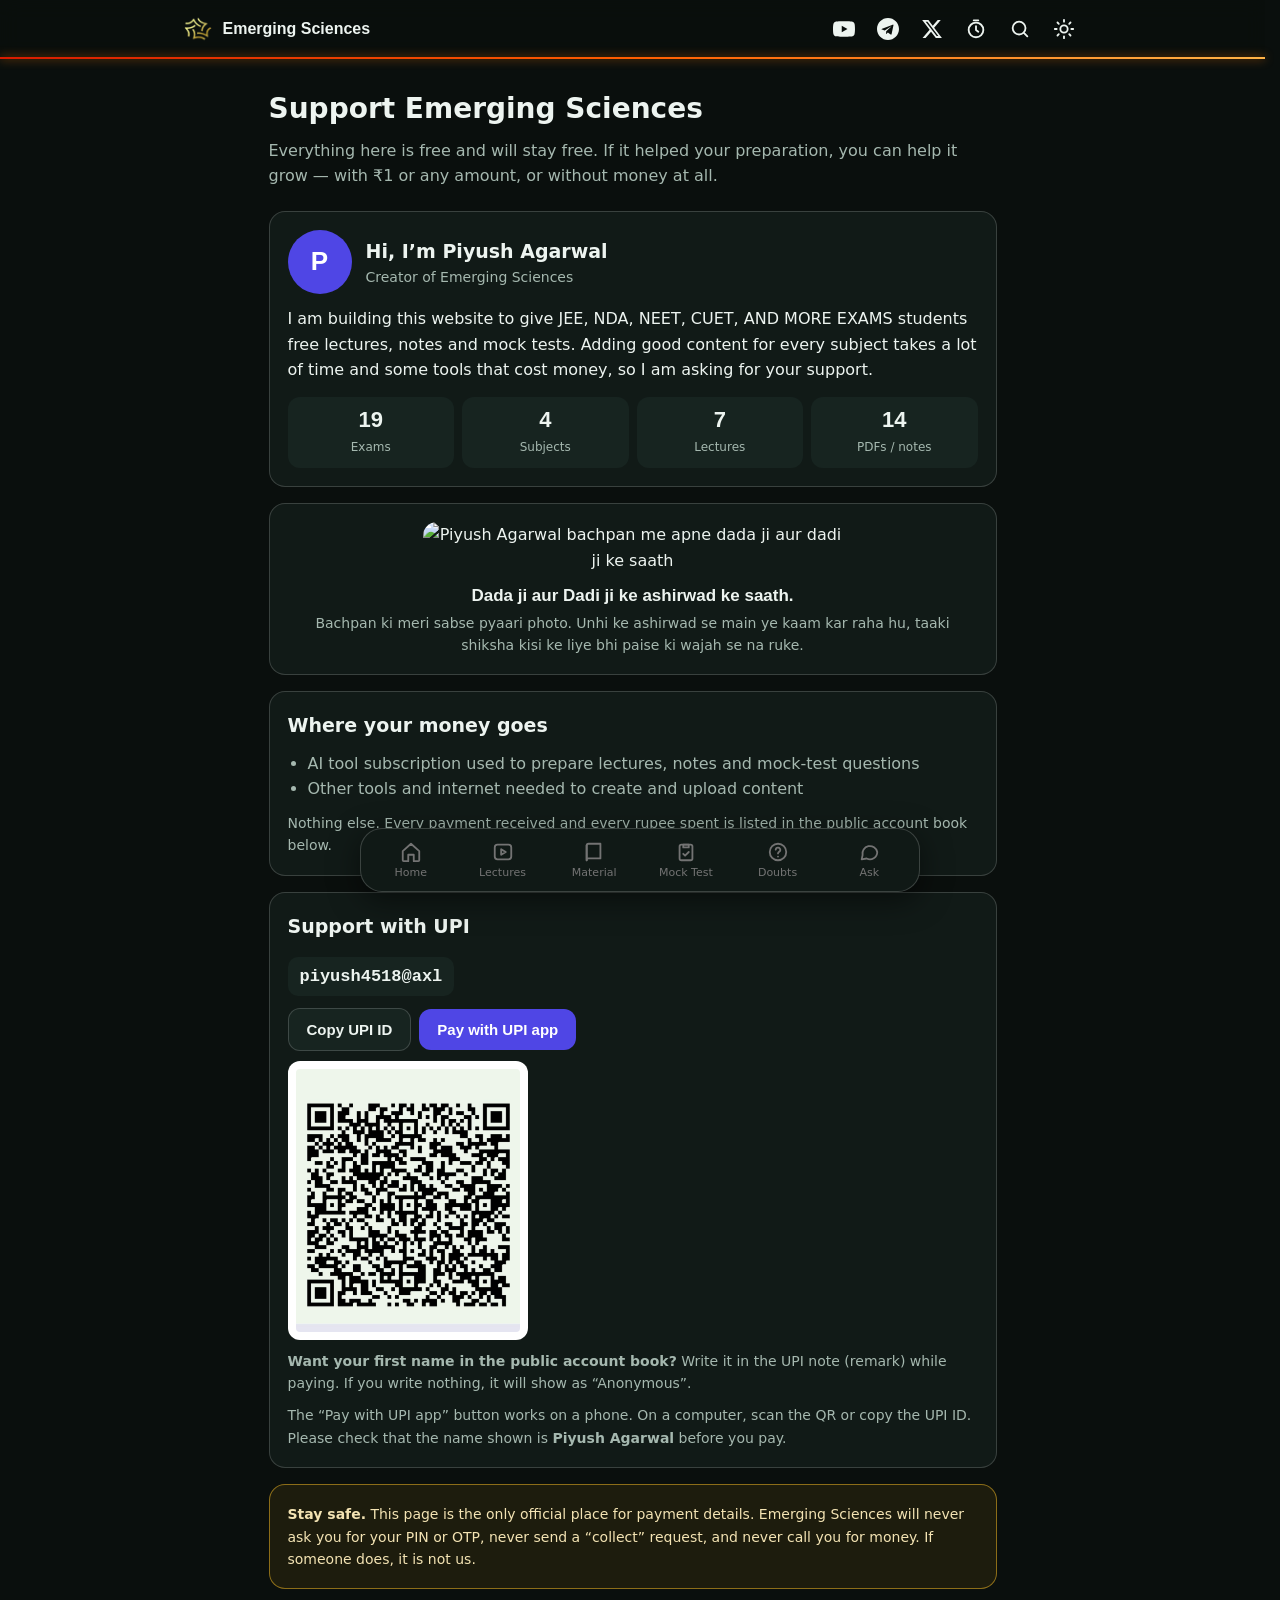
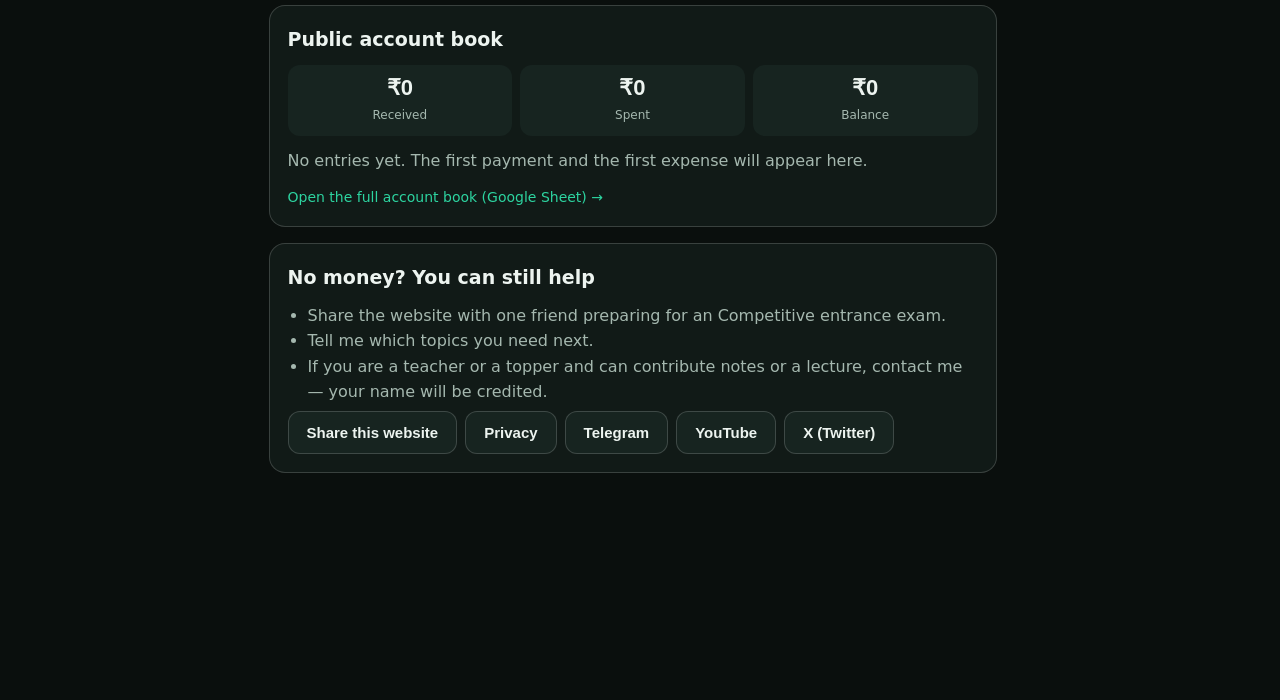
==== commit 0975dde9: "Update support.html" ====
--- a/support.html
+++ b/support.html
@@ -3,7 +3,7 @@
 <head>
 <meta charset="UTF-8">
 <meta name="viewport" content="width=device-width, initial-scale=1.0, viewport-fit=cover">
-<title>Support Emerging Sciences — Free Education for MSc Aspirants</title>
+<title>Support Emerging Sciences — Free Education for Competitive Aspirants</title>
 <meta name="description" content="Emerging Sciences is free for every student. If it helped you, you can support it with any amount. Every rupee received and spent is shown publicly.">
 <link rel="preconnect" href="https://fonts.googleapis.com">
 <link href="https://fonts.googleapis.com/css2?family=Sora:wght@400;500;600;700&family=Nunito+Sans:wght@400;500;600&display=swap" rel="stylesheet">
@@ -22,14 +22,14 @@
 if(t==='light')document.querySelector('meta[name="theme-color"]').setAttribute('content','#F3F8F5')}catch(e){document.documentElement.setAttribute('data-theme','dark')}})();</script>
 <meta property="og:type" content="website">
 <meta property="og:site_name" content="Emerging Sciences">
-<meta property="og:title" content="Support Emerging Sciences — Free Education for MSc Aspirants">
+<meta property="og:title" content="Support Emerging Sciences — Free Education for Competitive Aspirants">
 <meta property="og:description" content="Emerging Sciences is free for every student. If it helped you, support it with any amount. Every rupee received and spent is shown publicly.">
 <meta property="og:url" content="https://emerging-sciences.github.io/emergingsciences/support.html">
 <meta property="og:image" content="https://emerging-sciences.github.io/emergingsciences/og-image.png">
 <meta property="og:image:width" content="1200">
 <meta property="og:image:height" content="630">
 <meta name="twitter:card" content="summary_large_image">
-<meta name="twitter:title" content="Support Emerging Sciences — Free Education for MSc Aspirants">
+<meta name="twitter:title" content="Support Emerging Sciences — Free Education for Competitive Aspirants">
 <meta name="twitter:description" content="Emerging Sciences is free for every student. If it helped you, support it with any amount. Every rupee received and spent is shown publicly.">
 <meta name="twitter:image" content="https://emerging-sciences.github.io/emergingsciences/og-image.png">
 
@@ -152,7 +152,7 @@
 
     h+='<div class="card"><div class="who"><div class="av">'+(S.photo?'<img src="'+esc(S.photo)+'" alt="'+esc(name)+'">':esc(name.charAt(0).toUpperCase()))+'</div>'
      +'<div><h2 style="margin:0">Hi, I’m '+esc(name)+'</h2><div style="color:var(--text2);font-size:14px">Creator of Emerging Sciences</div></div></div>'
-     +'<p style="margin:12px 0 0">I am building this website to give IIT JAM, CUET PG, TIFR, GATE and CSIR NET students free lectures, notes and mock tests. Adding good content for every subject takes a lot of time and some tools that cost money, so I am asking for your support.</p>'
+     +'<p style="margin:12px 0 0">I am building this website to give JEE, NDA, NEET, CUET, AND MORE EXAMS students free lectures, notes and mock tests. Adding good content for every subject takes a lot of time and some tools that cost money, so I am asking for your support.</p>'
      +'<div class="stats">'+st.map(function(s){return '<div class="stat"><b>'+s[0]+'</b><span>'+s[1]+'</span></div>'}).join('')+'</div></div>';
 
     if(S.story&&S.story.photo){
@@ -198,7 +198,7 @@
     h+='</div>';
 
     h+='<div class="card"><h2>No money? You can still help</h2><ul>'
-     +'<li>Share the website with one friend preparing for an MSc entrance exam.</li>'
+     +'<li>Share the website with one friend preparing for an Competitive entrance exam.</li>'
      +'<li>Tell me which topics you need next.</li>'
      +'<li>If you are a teacher or a topper and can contribute notes or a lecture, contact me — your name will be credited.</li></ul>'
      +'<a class="btn alt" id="share" href="#">Share this website</a>'
@@ -216,7 +216,7 @@
     };
     var sh=document.getElementById('share');
     if(sh)sh.onclick=function(e){e.preventDefault();var u=location.origin+location.pathname.replace(/support\.html$/,'index.html');
-      if(navigator.share){navigator.share({title:'Emerging Sciences',text:'Free lectures, notes and mock tests for IIT JAM, CUET PG, TIFR, GATE and CSIR NET.',url:u}).catch(function(){})}
+      if(navigator.share){navigator.share({title:'Emerging Sciences',text:'Free lectures, notes and mock tests for JEE, NDA, NEET, CUET AND MORE EXMAS.',url:u}).catch(function(){})}
       else if(navigator.clipboard){navigator.clipboard.writeText(u);sh.textContent='Link copied ✓'}};
   }
   draw((S.ledger||[]).concat(jget('es_ledgercache',[])));
